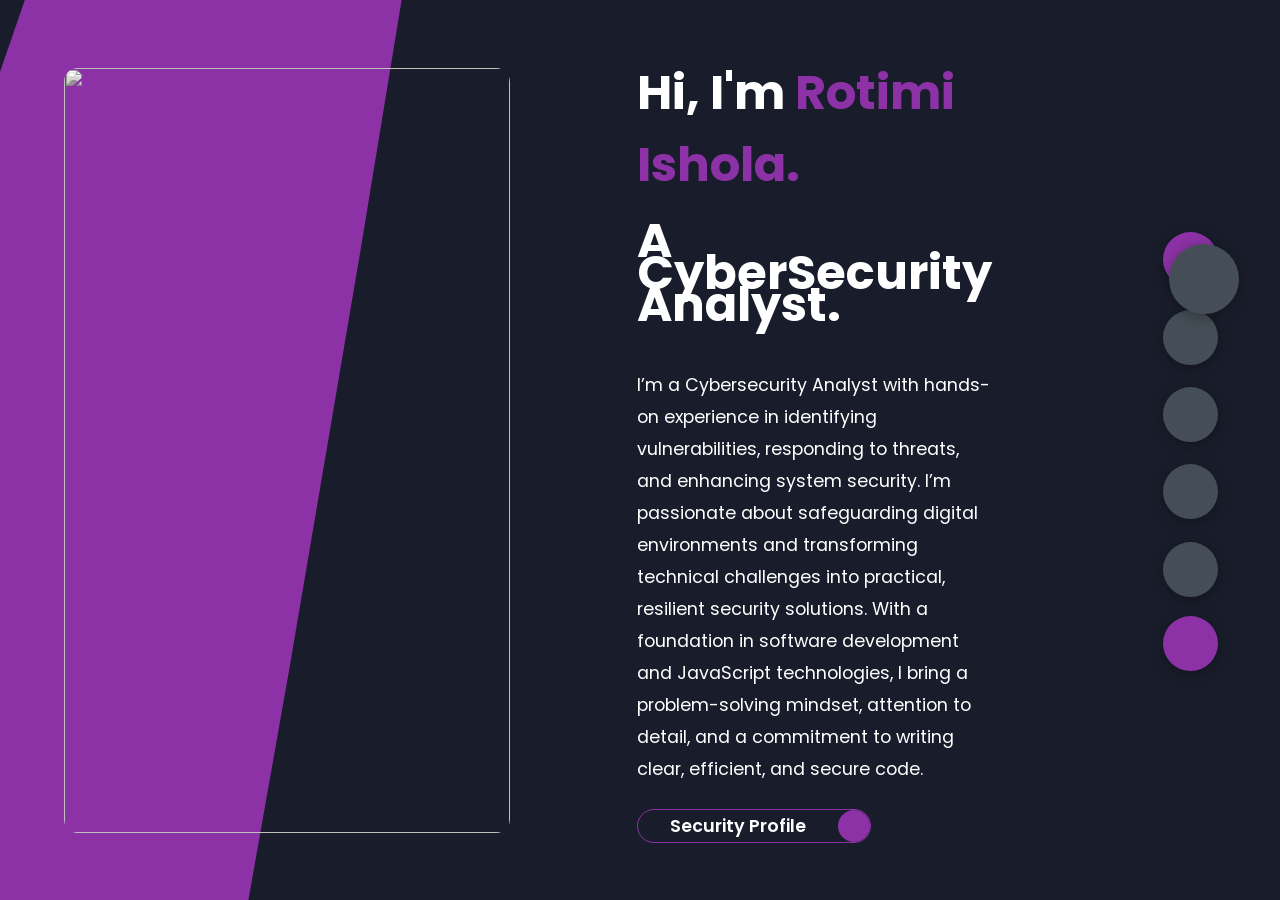
==== index.html @ 54126526 "Update index.html contact editing" ====
<!DOCTYPE html>
<html lang="en">
<head>
  <meta charset="UTF-8">
  <meta http-equiv="X-UA-Compatible" content="IE=edge">
  <meta name="viewport" content="width=device-width, initial-scale=1.0">
  <link rel="stylesheet" href="styles/styles.css">
  <title>Portfolio</title>
  <link rel="preconnect" href="https://fonts.googleapis.com">
  <link rel="preconnect" href="https://fonts.gstatic.com" crossorigin>
  <link href="https://fonts.googleapis.com/css2?family=Poppins:ital,wght@0,400;0,500;0,600;0,700;0,800;1,400&display=swap" rel="stylesheet">
  <!-- <link rel="stylesheet" href="https://cdnjs.cloudflare.com/ajax/libs/font-awesome/5.15.4/css/all.min.css"
    integrity="sha512-1ycn6IcaQQ40/MKBW2W4Rhis/DbILU74C1vSrLJxCq57o941Ym01SwNsOMqvEBFlcgUa6xLiPY/NS5R+E6ztJQ=="
    crossorigin="anonymous" referrerpolicy="no-referrer" /> -->
    <script src="https://kit.fontawesome.com/3d31f8f5a9.js" crossorigin="anonymous"></script>
</head>
<body class="main-content light-mode">
    <header class="section sec1 header active" id="home">
      <div class="header-content">
        <div class="left-header">
          <div class="h-shape"></div>
          <div class="image">
            <img src="./img/profile-image.jpg" alt="">
          </div>
        </div>
        <div class="right-header">
          <h1 class="name">
            Hi, I'm <span>Rotimi Ishola.</span>
            <p>A CyberSecurity Analyst.</p>
          </h1>
          <p>
            I’m a Cybersecurity Analyst with hands-on experience in identifying vulnerabilities, responding to threats, and enhancing system security. 
            I’m passionate about safeguarding digital environments and transforming technical challenges into practical, resilient security solutions. 
            With a foundation in software development and JavaScript technologies, I bring a problem-solving mindset, attention to detail, and a commitment to writing clear, efficient, and secure code.
          </p>
          <div class="btn-con">
            <a href="./security.html" class="main-btn">
                <span class="btn-text">Security Profile</span>
                <span class="btn-icon"><i class="fas fa-shield-alt" aria-hidden="true"></i></span>
              </a>
          </div>
        </div>
      </div>
    </header>
    <main>
      <section class="section sec2 about" id="about">
        <div class="main-title">
          <h2>About <span>me</span><span class="bg-text">my stats</span></h2>
        </div>
        <div class="about-container">
          <div class="left-about">
            <h4>This is my short story...</h4>
            <p>
              My journey into tech has been anything but linear. I started as a fitness trainer and SEO specialist who loved building things and optimizing performance — both in people and in digital spaces.
              During the pandemic in 2020, a conversation with a programmer friend in Tallinn introduced me to JavaScript and the power of automation. That moment sparked my fascination with coding and efficiency.
            </p>
            <p>
              After a few false starts and life changes — including living through the war in Ukraine — I decided to fully commit to what I love: technology.
              I completed the FreeCodeCamp Bootcamp, spent countless nights coding, and grew into a frontend developer skilled in React.js, Next.js, and SQL.
              Working alongside experienced developers taught me not only to write clean, reusable code but also to build resilient, user-focused applications.
            </p>
            <p>
              Today, I’ve taken that same passion for building and protecting systems into cybersecurity. For the past 8 months, 
              I’ve been gaining hands-on experience in SOC operations, threat detection, and incident response, using tools such as Splunk, Wireshark, Metasploit, and Nmap. 
              I’ve also earned the CompTIA Security+ certification to strengthen my understanding of core security principles.
            </p>
            <p>
              I bring a unique blend of technical, analytical, and creative expertise from my background in Frontend Development, SEO, and IT Support
              — including supporting major international events like FISU 2025, UEFA EURO 2024, and EuroBeachVolley 2025. 
              These experiences honed my problem-solving, communication, and collaboration skills in high-pressure, global environments.
            </p>
            <p>
             I have several technical skills and soft skills, such as Cyber Forensics, Network Security, Risk Management, Firewall Configuration, Malware Detection, 
              React.js, Next.js, JavaScript, HTML5, CSS, SQL,Analytical, Problem Solving skills and many more in my arsenal.
            </p>
            <p>
             Let’s connect if you’re looking for a growth-minded cybersecurity analyst or developer who brings both creativity and security awareness to every project.
            </p>
            <div class="btn-con">
              <a href="./files/MyResume.pdf" class="main-btn">
                <span class="btn-text">Download Resume</span>
                <span class="btn-icon"><i class="fas fa-download"></i></span>
              </a>
            </div>
          </div>
          <div class="right-about">
            <div class="about-item">
              <div class="abt-text">
                <p class="large-text">30+</p>
                <p class="small-text">Projects <br /> Completed</p>
              </div>
            </div>
            <div class="about-item">
              <div class="abt-text">
                <p class="large-text">2 Years</p>
                <p class="small-text">Years of <br /> experience</p>
              </div>
            </div>
            <div class="about-item">
              <div class="abt-text">
                <p class="large-text">5+</p>
                <p class="small-text">Happy <br /> Clients</p>
              </div>
            </div>
            <div class="about-item">
              <div class="abt-text">
                <p class="large-text">5+</p>
                <p class="small-text">Customer <br /> reviews</p>
              </div>
            </div>
          </div>
        </div>
        <!-- this can be duplicated base on my level of skills -->
        <div class="about-stats">
          <h4 class="stat-title">My Skills</h4>
          <div class="progress-bars">
            <div class="progress-bar">
              <p class="prog-title">html5</p>
              <div class="progress-con">
                <!-- <p class="prog-text">100%</p> -->
                <div class="progress">
                  <!-- <span class="html"></span> -->
                </div>
              </div>
            </div>
            <div class="progress-bar">
              <p class="prog-title">css3</p>
              <div class="progress-con">
                <!-- <p class="prog-text">85%</p> -->
                <div class="progress">
                  <!-- <span class="css"></span> -->
                </div>
              </div>
            </div>
            <div class="progress-bar">
              <p class="prog-title">javascript</p>
              <div class="progress-con">
                <!-- <p class="prog-text">60%</p> -->
                <div class="progress">
                  <!-- <span class="js"></span> -->
                </div>
              </div>
            </div>
            <div class="progress-bar">
              <p class="prog-title">react js</p>
              <div class="progress-con">
                <!-- <p class="prog-text">40%</p> -->
                <div class="progress">
                  <!-- <span class="react"></span> -->
                </div>
              </div>
            </div>
            <div class="progress-bar">
              <p class="prog-title">node</p>
              <div class="progress-con">
                <!-- <p class="prog-text">20%</p> -->
                <div class="progress">
                  <!-- <span class="node"></span> -->
                </div>
              </div>
            </div>
            <div class="progress-bar">
              <p class="prog-title">angular</p>
              <div class="progress-con">
                <!-- <p class="prog-text">15%</p> -->
                <div class="progress">
                  <!-- <span class="angular"></span> -->
                </div>
              </div>
            </div>
          </div>
        </div>
        <!-- edit the time later -->
        <h4 class="stat-title">My Timeline</h4>
        <div class="timeline">
          <div class="timeline-item">
            <div class="tl-icon">
              <i class="fas fa-briefcase"></i>
            </div>
            <p class="tl-duration">2022 - present</p>
            <h5>Software Developer<span>- Freecodecamp</span></h5>
            <p>
              I spent time working on programs and building significant projects using Javascript algorithm and data structure and modern technologies. Collaborate with a developer team to create semantically structured, responsive web apps for mobile and desktop devices. Currently working on Frontend Libraries projects.
            </p>
          </div>
          <div class="timeline-item">
            <div class="tl-icon">
              <i class="fas fa-briefcase"></i>
            </div>
            <p class="tl-duration">April, 2022 - August, 2022</p>
            <h5>SEO Copywriter<span>- Global Commerce Media</span></h5>
            <p>
              Article staging and preparation, Monitoring of Articles, Data and Software Analysis, Content Creation and Distribution, Keyword Investigation and Cleaning, Data Matching on Google Sheets, Data Projects for SEO
            </p>
          </div>
          <div class="timeline-item">
            <div class="tl-icon">
              <i class="fas fa-briefcase"></i>
            </div>
            <p class="tl-duration">2021 - 2022</p>
            <h5>SEO Specialist<span>- Bon Solution</span></h5>
            <p>
              Using Google Analytics to track a website, Listing competitors and creating guest posting through PR posting,Identifying and crawling links to measure outcomes, and Maintain current market knowledge of financial market trends.
            </p>
          </div>
          <div class="timeline-item">
            <div class="tl-icon">
              <i class="fas fa-briefcase"></i>
            </div>
            <p class="tl-duration">2021 - 2021</p>
            <h5>Freight Broker<span>- Sureway</span></h5>
            <p>
              Creating new leads, attracting new prospects, and building a new sales pipeline, Managing schedule collections and drop-offs in collaboration with shippers, carriers, and dispatchers, and Maintain current market knowledge of transportation market trends.
            </p>
          </div>
          <div class="timeline-item">
            <div class="tl-icon">
              <i class="fas fa-briefcase"></i>
            </div>
            <p class="tl-duration">2020 - 2021</p>
            <h5>SEO Specialistr<span>- Kampusmago</span></h5>
            <p>
              Contributed to the development, definition, and execution of digital marketing initiatives and SEO/SEM goals, including transforming and improving brand awareness and search engine results, as well as increasing overall traffic and conversion rates.
            </p>
          </div>
          <div class="timeline-item">
            <div class="tl-icon">
              <i class="fas fa-briefcase"></i>
            </div>
            <p class="tl-duration">2017 - 2020</p>
            <h5>FrontDesk<span>- Schlossle</span></h5>
            <p>
              Working with Fidelio software to manage the hospitality and booking of the hotels and environmental monitoring.
            </p>
          </div>
        </div>
      </section>
      <section class="section sec3" id="portfolio">
        <div class="main-title">
          <h2>About <span>Portfolio</span><span class="bg-text">My Work</span></h2>
        </div>
        <p class="port-text">
          Here are a few examples of my work in various programming languages.
        </p>
        <div class="portfolios">
          <div class="portfolio-item">
            <div class="image">
              <!-- change this image later -->
              <img src="./img/Tenzies-game.png" alt="Tenzies-game">
            </div>
            <div class="hover-items">
              <h3>Tenzies Game</h3>
              <div class="icons">
                <!-- edit this link later -->
                <a href="https://timiphil.github.io/Tenzies-Game/" target="_blank" class="icon">
                  <i class="fab fa-github"></i>
                </a>
                <a href="#" target="_blank" class="icon">
                  <i class="fab fa-behance"></i>
                </a>
                <a href="#" target="_blank" class="icon">
                  <i class="fab fa-codepen"></i>
                </a>
              </div>
            </div>
          </div>
          <div class="portfolio-item">
            <div class="image">
              <!-- change this image later -->
              <img src="./img/Launch-countdown-timer.png" alt="Launch-countdown-timer">
            </div>
            <div class="hover-items">
              <h3>Launch Countdown Timer</h3>
              <div class="icons">
                <!-- edit this link later -->
                <a href="https://timiphil.github.io/Launch-Countdown-Timer/" target="_blank" class="icon">
                  <i class="fab fa-github"></i>
                </a>
                <a href="#" target="_blank" class="icon">
                  <i class="fab fa-behance"></i>
                </a>
                <a href="#" target="_blank" class="icon">
                  <i class="fab fa-codepen"></i>
                </a>
              </div>
            </div>
          </div>
          <div class="portfolio-item">
            <div class="image">
              <!-- change this image later -->
              <img src="./img/Tic-tac-toe-game.png" alt="Tic-tac-toe-game">
            </div>
            <div class="hover-items">
              <h3>Tic Tac Toe Game</h3>
              <div class="icons">
                <!-- edit this link later -->
                <a href="https://timiphil.github.io/Tic-Tac-Toe-Game/" target="_blank" class="icon">
                  <i class="fab fa-github"></i>
                </a>
                <a href="#" target="_blank" class="icon">
                  <i class="fab fa-behance"></i>
                </a>
                <a href="https://codepen.io/timi_phil/full/bGjBBWp" target="_blank" class="icon">
                  <i class="fab fa-codepen"></i>
                </a>
              </div>
            </div>
          </div>
          <div class="portfolio-item">
            <div class="image">
              <!-- change this image later -->
              <img src="./img/3-Column-preview-card.png" alt="">
            </div>
            <div class="hover-items">
              <h3>Column Preview</h3>
              <div class="icons">
                <!-- edit this link later -->
                <a href="https://timiphil.github.io/Frontend-Mentor-3-column-preview-card-component/" target="_blank" class="icon">
                  <i class="fab fa-github"></i>
                </a>
                <a href="#" target="_blank" class="icon">
                  <i class="fab fa-behance"></i>
                </a>
                <a href="https://codepen.io/timi_phil/full/JjZGymp" target="_blank" class="icon">
                  <i class="fab fa-codepen"></i>
                </a>
              </div>
            </div>
          </div>
          <div class="portfolio-item">
            <div class="image">
              <!-- change this image later -->
              <img src="./img/Order-Summary-Component.png" alt="">
            </div>
            <div class="hover-items">
              <h3>Order Summary</h3>
              <div class="icons">
                <!-- edit this link later -->
                <a href="https://timiphil.github.io/Order-Summary-Component/" target="_blank" class="icon">
                  <i class="fab fa-github"></i>
                </a>
                <a href="#" target="_blank" class="icon">
                  <i class="fab fa-behance"></i>
                </a>
                <a href="#" target="_blank" class="icon">
                  <i class="fab fa-codepen"></i>
                </a>
              </div>
            </div>
          </div>
          <div class="portfolio-item">
            <div class="image">
              <!-- change this image later -->
              <img src="./img/Four-card-feature-section.png" alt="">
            </div>
            <div class="hover-items">
              <h3>Four Card Feature Section</h3>
              <div class="icons">
                <!-- edit this link later -->
                <a href="https://timiphil.github.io/Frontend-Mentor-Four-card-feature-section/" target="_blank" class="icon">
                  <i class="fab fa-github"></i>
                </a>
                <a href="#" target="_blank" class="icon">
                  <i class="fab fa-behance"></i>
                </a>
                <a href="#" target="_blank" class="icon">
                  <i class="fab fa-codepen"></i>
                </a>
              </div>
            </div>
          </div>
          <div class="portfolio-item">
            <div class="image">
              <!-- change this image later -->
              <img src="./img/Product-preview-card.png" alt="">
            </div>
            <div class="hover-items">
              <h3>Product Preview Card</h3>
              <div class="icons">
                <!-- edit this link later -->
                <a href="https://timiphil.github.io/product-preview-card-component/" target="_blank" class="icon">
                  <i class="fab fa-github"></i>
                </a>
                <a href="#" target="_blank" class="icon">
                  <i class="fab fa-behance"></i>
                </a>
                <a href="#" target="_blank" class="icon">
                  <i class="fab fa-codepen"></i>
                </a>
              </div>
            </div>
          </div>
          <div class="portfolio-item">
            <div class="image">
              <!-- change this image later -->
              <img src="./img/Stats-preview-card.png" alt="">
            </div>
            <div class="hover-items">
              <h3>Stats Preview</h3>
              <div class="icons">
                <!-- edit this link later -->
                <a href="https://timiphil.github.io/FrontMentor_stats_preview_card_component/" target="_blank" class="icon">
                  <i class="fab fa-github"></i>
                </a>
                <a href="#" target="_blank" class="icon">
                  <i class="fab fa-behance"></i>
                </a>
                <a href="https://codepen.io/timi_phil/full/KKeVXPN" target="_blank" class="icon">
                  <i class="fab fa-codepen"></i>
                </a>
              </div>
            </div>
          </div>
          <div class="portfolio-item">
            <div class="image">
              <!-- change this image later -->
              <img src="./img/Product-Landing-Page.jpeg" alt="">
            </div>
            <div class="hover-items">
              <h3>Product Landing Page</h3>
              <div class="icons">
                <!-- edit this link later -->
                <a href="https://timiphil.github.io/Product-Landing-Page/" target="_blank" class="icon">
                  <i class="fab fa-github"></i>
                </a>
                <a href="#" target="_blank" class="icon">
                  <i class="fab fa-behance"></i>
                </a>
                <a href="https://codepen.io/timi_phil/full/RwJrZry" target="_blank" class="icon">
                  <i class="fab fa-codepen"></i>
                </a>
              </div>
            </div>
          </div>
          <div class="portfolio-item">
            <div class="image">
              
              <img src="./img/Tribute-page.png" alt="Tribute-page">
            </div>
            <div class="hover-items">
              <h3>Tribute Page</h3>
              <div class="icons">
                
                <a href="https://timiphil.github.io/Tribute-Page/" target="_blank" class="icon">
                  <i class="fab fa-github"></i>
                </a>
                <a href="#" target="_blank" class="icon">
                  <i class="fab fa-behance"></i>
                </a>
                <a href="https://codepen.io/timi_phil/full/wvXzXpb" target="_blank" class="icon">
                  <i class="fab fa-codepen"></i>
                </a>
              </div>
            </div>
          </div>
          <div class="portfolio-item">
            <div class="image">
              <img src="./img/Timiphil_Avartar_gen.png" alt="">
            </div>
            <div class="hover-items">
              <h3>Timiphil Avatar Generator</h3>
              <div class="icons">
                <!-- edit this link later -->
                <a href="https://ai-avatar-starter-production-2265.up.railway.app/" target="_blank" class="icon">
                  <i class="fab fa-github"></i>
                </a>
                <a href="#" target="_blank" class="icon">
                  <i class="fab fa-behance"></i>
                </a>
                <a href="#" target="_blank" class="icon">
                  <i class="fab fa-codepen"></i>
                </a>
              </div>
            </div>
          </div>
          <div class="portfolio-item">
            <div class="image">
              <!-- change this image later -->
              <img src="./img/quizzical-app.png" alt="">
            </div>
            <div class="hover-items">
              <h3>Quizzical App</h3>
              <div class="icons">
                <!-- edit this link later -->
                <a href="https://quizzical-literacy.netlify.app/" target="_blank" class="icon">
                  <i class="fab fa-github"></i>
                </a>
                <a href="https://quizzical-literacy.netlify.app/" target="_blank" class="icon">
                  <i class="fab fa-behance"></i>
                </a>
                <a href="https://quizzical-literacy.netlify.app/" target="_blank" class="icon">
                  <i class="fab fa-codepen"></i>
                </a>
              </div>
            </div>
          </div>
        </div>
      </section>
      <section class="section sec4" id="blogs">
        <div class="blogs-content">
          <div class="main-title">
            <h2>My <span>Blogs</span><span class="bg-text">My Blogs</span></h2>
          </div>
          <div class="blogs">
            <div class="blog">
              <!-- find a good image for this blogs -->
              <img src="./img/webpage-blogs" alt="">
              <div class="blog-text">
                <h4>
                  how to create your website
                </h4>
                <p>
                  Coming soon
                </p>
              </div>
            </div>
            <div class="blog">
              <!-- find a good image for this blogs -->
              <img src="./img/webpage-blogs" alt="">
              <div class="blog-text">
                <h4>
                  Prompt Engineering
                </h4>
                <p>
                 Coming soon
                </p>
              </div>
            </div>
            <div class="blog">
              <!-- find a good image for this blogs -->
              <img src="./img/webpage-blogs" alt="">
              <div class="blog-text">
                <h4>
                  Hooks that allow you to Monitor State in React
                </h4>
                <p>
                  coming soon
                </p>
              </div>
            </div>
            <div class="blog">
              <!-- find a good image for this blogs -->
              <img src="./img/webpage-blogs" alt="">
              <div class="blog-text">
                <h4>
                  Minimax Algorithm mechanism
                </h4>
                <p>
                  Coming soon
                </p>
              </div>
            </div>
            <div class="blog">
              <!-- find a good image for this blogs -->
              <img src="./img/webpage-blogs" alt="">
              <div class="blog-text">
                <h4>
                  how to find reliable information online
                </h4>
                <p>
                  Lorem ipsum dolor sit amet consectetur adipisicing elit. Voluptatem nisi maiores eius laudantium dolor
                  exercitationem fugiat nostrum quasi eum iure.
                </p>
              </div>
            </div>
            <div class="blog">
              <!-- find a good image for this blogs -->
              <img src="./img/webpage-blogs" alt="">
              <div class="blog-text">
                <h4>
                  Building an AI Avatar Generator
                </h4>
                <p>
                  Coming soon.
                </p>
              </div>
            </div>
            <div class="blog">
              <!-- find a good image for this blogs -->
              <img src="./img/webpage-blogs" alt="">
              <div class="blog-text">
                <h4>
                  Best practice in React
                </h4>
                <p>
                  coming soon
                </p>
              </div>
            </div>
            <div class="blog">
              <!-- find a good image for this blogs -->
              <img src="./img/webpage-blogs" alt="">
              <div class="blog-text">
                <h4>
                  Primitive in Javascript
                </h4>
                <p>
                  Coming soon
                </p>
              </div>
            </div>
            <div class="blog">
              <!-- find a good image for this blogs -->
              <img src="./img/webpage-blogs" alt="">
              <div class="blog-text">
                <h4>
                  Text embedding
                </h4>
                <p>
                 Coming soon.
                </p>
              </div>
            </div>
            <div class="blog">
              <!-- find a good image for this blogs -->
              <img src="./img/webpage-blogs" alt="">
              <div class="blog-text">
                <h4>
                  Memory Leak
                </h4>
                <p>
                  Lorem ipsum dolor sit amet consectetur adipisicing elit. Voluptatem nisi maiores eius laudantium dolor
                  exercitationem fugiat nostrum quasi eum iure.
                </p>
              </div>
            </div>
            <div class="blog">
              <!-- find a good image for this blogs -->
              <img src="./img/webpage-blogs" alt="">
              <div class="blog-text">
                <h4>
                  how to launch your vscode from terminal
                </h4>
                <p>
                  Coming soon
                </p>
              </div>
            </div>
          </div>
        </div>
      </section>
      <section class="section sec5 contact" id="contact">
        <div class="contact-container">
          <div class="main-title">
            <h2>Contact <span>Me</span><span class="bg-text">My Contact</span></h2>
          </div>
          <div class="contact-content-con">
            <div class="left-contact">
              <h4>Contact me here</h4>
              <p>
               To get in touch, please drop me an email 
              </p>
              <div class="contact-info">
                <div class="contact-item">
                  <div class="icon">
                    <i class="fas fa-map-marker-alt"></i>
                    Location
                  </div>
                  <p>
                    NRW, Germany
                  </p>
                </div>
                <div class="contact-item">
                  <div class="icon">
                    <i class="fas fa-envelope"></i>
                    <span>Email</span>
                  </div>
                  <p>
                    <a id="email" href="">
                    <span>Click here</span>
                    </a>
                  </p>
                </div>
                <div class="contact-item">
                  <div class="icon">
                    <i class="fas fa-phone"></i>
                    <span>Mobile Number</span>
                  </div>
                  <p>
                    <span>+41655647749947</span>
                  </p>
                </div>
                <div class="contact-item">
                  <div class="icon">
                    <i class="fas fa-globe-africa"></i>
                    <span>Language</span>
                  </div>
                  <p class="language">
                    <span>English, Yoruba, Deutsch A2</span>
                  </p>
                </div>
              </div>
              <div class="contact-icons">
                <div class="contact-icon">
                  <a href="https://www.linkedin.com/in/rotimi-ishola/" target="_blank">
                    <i class="fab fa-linkedin-in"></i>
                  </a>
                  <a href="https://twitter.com/Timi_phil" target="_blank">
                    <i class="fab fa-twitter"></i>
                  </a>
                  <a href="https://github.com/Timiphil" target="_blank">
                    <i class="fab fa-github"></i>
                  </a>
                  <a href="https://www.youtube.com/@Rotimi48/featured" target="_blank">
                    <i class="fab fa-youtube"></i>
                  </a>
                </div>
              </div>
            </div>
            <div class="right-contact">
              <form action="" class="contact-form">
                <div class="input-control inp-con-2">
                  <input type="text" required placeholder="YOUR NAME">
                  <input class="inp" type="email" required placeholder="YOUR EMAIL">
                </div>
                <div class="input-control">
                  <input type="text" required placeholder="ENTER SUBJECT">
                </div>
                <div class="input-control">
                  <textarea name="" id="" cols="15" rows="8" placeholder="Message Here..."></textarea>
                </div>
                <div class="submit-btn">
    
                  <a href="#" class="main-btn">
                    <span onclick="alert('submit!')" class="btn-text">Submit</span>
                    <span onclick="alert('submit!')" class="btn-icon"><i class="fas fa-chevron-right"></i></span>
                  </a>
    
                </div>
              </form>
            </div>
          </div>
        </div>
      </section>
    </main>

    <div class="controls">
      <div class="control control-1 active-btn" data-id="home">
       <i class="fa-solid fa-house"></i>
      </div>
      <div class="control control-2" data-id="about">
        <i class="fa-solid fa-user"></i>
      </div>
      <div class="control control-3" data-id="portfolio">
        <i class="fa-solid fa-briefcase"></i>
      </div>
      <div class="control control-4" data-id="blogs">
        <i class="fa-solid fa-newspaper"></i>
      </div>
      <div class="control control-5" data-id="contact">
        <i class="fa-solid fa-envelope-open" aria-hidden="true"></i>
      </div>
      <a class="control-link" href="./security.html" title="Security Profile" aria-label="Security Profile"
         style="width:55px;height:55px;border-radius:50%;background:#8d32a6;color:#fff;
         display:flex;align-items:center;justify-content:center;margin:8px 24px;cursor:pointer;
         box-shadow:0 3px 15px rgba(0,0,0,.3);transition:.4s ease-in-out;text-decoration:none;">
        <i class="fa-solid fa-shield-halved" aria-hidden="true"></i>
      </a>

    <div class="theme-btn">
      <i class="fas fa-adjust"></i>
    </div>


    <script src="app.js"></script>
</body>
</html>
---- styles/styles.css ----
* {
  margin: 0;
  padding: 0;
  box-sizing: border-box;
  list-style: none;
}

:root {
  --color-primary: #FFFFFF;
  --color-secondary: #27acae;
  --color-white: #454e56;
  --color-black: #000;
  --color-grey: #f8f8f8;
  --color-grey-1: #6c7983;
  --color-grey-2: #6c7983;
  --color-grey-3: #6c7983;
  --color-grey-4: #454e56;
  --color-grey-5: #f8f8f8;
  --color-grey-6: #12181b;
  --br-sm-2: 14px;
  --ease-in-out: all 0.4s ease-in-out;
  --box-shadow-1: 0 3px 15px rgba(0, 0, 0, 0.3);
}

.light-mode {
  --color-primary: #191d2b;
  --color-secondary: #8d32a6;
  --color-white: #FFFFFF;
  --color-black: #000;
  --color-grey: #f8f8f8;
  --color-grey-1: #dbe1e8;
  --color-grey-2: #b2becd;
  --color-grey-3: #6c7983;
  --color-grey-4: #454e56;
  --color-grey-5: #2a2e35;
  --color-grey-6: #12181b;
}

body {
  background-color: var(--color-primary);
  font-family: "Poppins", sans-serif;
  font-size: 1.1rem;
  color: var(--color-white);
  transition: var(--ease-in-out);
}

a {
  display: inline-block;
  text-decoration: none;
  color: inherit;
  font-family: inherit;
}

header {
  min-height: 100vh;
  color: var(--color-white);
  overflow: hidden;
  font-family: "Poppins", sans-serif;
}

section {
  min-height: 100vh;
  width: 100%;
  position: absolute;
  left: 0;
  right: 0;
  padding: 3rem 18rem;
}

.section {
  transform: translateY(-100%) scale(0);
  transition: var(--ease-in-out);
  background-color: var(--color-primary);
}

.sec1 {
  display: none;
  transform: translateY(0) scale(1);
}

.sec2 {
  display: none;
  transform: translateY(0) scale(1);
}

.sec3 {
  display: none;
  transform: translateY(0) scale(1);
}

.sec4 {
  display: none;
  transform: translateY(0) scale(1);
}

.sec5 {
  display: none;
  transform: translateY(0) scale(1);
}

.active {
  display: block;
  -webkit-animation: scaleAnim 1s ease-in-out;
          animation: scaleAnim 1s ease-in-out;
}
@-webkit-keyframes scaleAnim {
  0% {
    transform: translateY(-100%) scaleY(0);
  }
  100% {
    transform: translateY(0) scaleY(1);
  }
}
@keyframes scaleAnim {
  0% {
    transform: translateY(-100%) scaleY(0);
  }
  100% {
    transform: translateY(0) scaleY(1);
  }
}

.controls {
  position: fixed;
  z-index: 10;
  top: 50%;
  right: 3%;
  display: flex;
  flex-direction: column;
  align-items: center;
  justify-content: center;
  transform: translateY(-50%);
}
.controls .active-btn {
  background-color: var(--color-secondary) !important;
  transition: var(--ease-in-out);
}
.controls .active-btn i {
  color: var(--color-white) !important;
}
.controls .control {
  width: 55px;
  height: 55px;
  padding: 1rem;
  cursor: pointer;
  background-color: var(--color-grey-4);
  border-radius: 50%;
  align-items: center;
  justify-content: center;
  margin: 0.7rem 0;
  box-shadow: var(--box-shadow-1);
}
.controls .control i {
  font-size: 1.3rem;
  color: var(--color-grey-2);
  pointer-events: none;
}

/* styling the theme */
.theme-btn {
  display: flex;
  align-items: center;
  justify-content: center;
  position: fixed;
  cursor: pointer;
  background-color: var(--color-grey-4);
  top: 5%;
  right: 3%;
  width: 70px;
  height: 70px;
  border-radius: 50%;
  box-shadow: 0 3px 15px rgba(0, 0, 0, 0.3);
  transition: all 0.1s ease-in-out;
}
.theme-btn:active {
  transform: translateY(-4px);
}
.theme-btn i {
  font-size: 1.4rem;
  color: var(--color-grey-2);
  pointer-events: none;
}

/* styling header-content */
.header-content {
  display: grid;
  grid-template-columns: repeat(2, 1fr);
  min-height: 100vh;
}
.header-content .left-header {
  display: flex;
  align-items: center;
  position: relative;
}
.header-content .left-header .h-shape {
  transition: var(--ease-in-out);
  width: 65%;
  height: 100%;
  background-color: var(--color-secondary);
  position: absolute;
  left: 0;
  top: 0;
  z-index: -1;
  -webkit-clip-path: polygon(6% 0, 97% 0, 87% 28%, 70% 74%, 60% 100%, 0 100%, 0% 80%, 0 8%);
          clip-path: polygon(6% 0, 97% 0, 87% 28%, 70% 74%, 60% 100%, 0 100%, 0% 80%, 0 8%);
}
.header-content .left-header .image {
  width: 70%;
  height: 85%;
  margin: 4rem;
  transition: var(--ease-in-out);
}
.header-content .left-header .image img {
  width: 100%;
  height: 100%;
  -o-object-fit: cover;
     object-fit: cover;
  transition: var(--ease-in-out);
  filter: grayscale(100%);
  border-radius: var(--br-sm-2);
}
.header-content .left-header .image img:hover {
  filter: grayscale(0);
}
.header-content .right-header {
  display: flex;
  flex-direction: column;
  justify-content: center;
  padding-right: 18rem;
}
.header-content .right-header .name {
  font-size: 3rem;
}
.header-content .right-header .name span {
  color: var(--color-secondary);
}
.header-content .right-header p {
  margin: 1.5rem 0;
  line-height: 2rem;
}

/* Styling About */
.about-container {
  display: grid;
  grid-template-columns: repeat(2, 1fr);
  padding-top: 3.5rem;
  padding-bottom: 5rem;
}
.about-container .right-about {
  display: grid;
  grid-template-columns: repeat(2, 1fr);
  grid-gap: 2rem;
}
.about-container .right-about .about-item {
  border: 1px solid var(--color-grey-5);
  border-radius: 5px;
  transition: var(--ease-in-out);
  box-shadow: 1px 2px 15px rgba(0, 0, 0, 0.1);
}
.about-container .right-about .about-item:hover {
  cursor: default;
  transform: translateY(-5px);
  border: 1px solid var(--color-secondary);
  box-shadow: 1px 4px 15px rgba(0, 0, 0, 0.33);
}
.about-container .right-about .about-item .abt-text {
  display: flex;
  flex-direction: column;
  padding: 1.5rem;
}
.about-container .right-about .about-item .abt-text .large-text {
  font-size: 3rem;
  font-weight: 700;
  color: var(--color-secondary);
}
.about-container .right-about .about-item .abt-text .small-text {
  position: relative;
  padding-left: 3rem;
  text-transform: uppercase;
  color: var(--color-grey-1);
  font-size: 1.2rem;
  letter-spacing: 2px;
}
.about-container .right-about .about-item .abt-text .small-text::before {
  content: "";
  position: absolute;
  top: 15px;
  left: 0;
  width: 2rem;
  height: 2px;
  background-color: var(--color-grey-5);
}
.about-container .left-about {
  padding-right: 5rem;
}
.about-container .left-about p {
  line-height: 2rem;
  padding: 1rem;
  color: var(--color-grey-1);
}
.about-container .left-about h4 {
  font-size: 2rem;
  text-transform: uppercase;
}

.about-stats {
  padding-bottom: 4rem;
}
.about-stats .progress-bars {
  display: grid;
  grid-template-columns: repeat(2, 1fr);
  grid-gap: 2rem;
}
.about-stats .progress-bars .progress-bar {
  display: flex;
  flex-direction: column;
}
.about-stats .progress-bars .progress-bar .prog-title {
  text-transform: uppercase;
  font-weight: 500;
}
.about-stats .progress-bars .progress-bar .progress-con {
  display: flex;
  align-items: center;
}
.about-stats .progress-bars .progress-bar .progress-con .prog-text {
  color: var(--color-grey-2);
}
.about-stats .progress-bars .progress-bar .progress-con .progress {
  width: 100%;
  height: 0.45rem;
  position: relative;
  background-color: var(--color-grey-4);
  margin-left: 1rem;
}
.about-stats .progress-bars .progress-bar .progress-con .progress span {
  position: absolute;
  top: 0;
  left: 0;
  width: 60%;
  height: 100%;
  background-color: var(--color-secondary);
  transition: var(--ease-in-out);
}
.about-stats .progress-bars .progress-bar .progress-con .progress .html {
  width: 80%;
}
.about-stats .progress-bars .progress-bar .progress-con .progress .css {
  width: 85%;
}
.about-stats .progress-bars .progress-bar .progress-con .progress .js {
  width: 50%;
}
.about-stats .progress-bars .progress-bar .progress-con .progress .react {
  width: 20%;
}
.about-stats .progress-bars .progress-bar .progress-con .progress .node {
  width: 25%;
}
.about-stats .progress-bars .progress-bar .progress-con .progress .angular {
  width: 15%;
}

.stat-title {
  text-transform: uppercase;
  font-size: 1.4rem;
  text-align: center;
  padding: 3.5rem 0;
  position: relative;
}
.stat-title::before {
  content: "";
  position: absolute;
  width: 40%;
  height: 1px;
  top: 0;
  left: 50%;
  background-color: var(--color-grey-5);
  transform: translateX(-50%);
}

/* Styling Timeline */
.timeline {
  display: grid;
  grid-template-columns: repeat(2, 1fr);
  grid-gap: 2rem;
  padding-bottom: 3rem;
}
.timeline .timeline-item {
  position: relative;
  padding-left: 3rem;
  border-left: 1px solid var(--color-grey-5);
}
.timeline .timeline-item .tl-icon {
  position: absolute;
  left: -30px;
  top: 0;
  background-color: var(--color-secondary);
  width: 50px;
  height: 50px;
  border-radius: 50%;
  justify-content: center;
  align-items: center;
  display: flex;
}
.timeline .timeline-item .tl-icon i {
  font-size: 1.3rem;
}
.timeline .timeline-item .tl-duration {
  display: inline-block;
  padding: 0.2rem 0.6rem;
  background-color: var(--color-grey-5);
  border-radius: 15px;
  font-size: 0.9rem;
  text-transform: uppercase;
  font-weight: 500;
}
.timeline .timeline-item h5 {
  font-size: 1.3rem;
  font-size: 600;
  padding: 1rem 0;
  text-transform: uppercase;
}
.timeline .timeline-item h5 span {
  font-size: 1.2rem;
  font-weight: 500;
  color: var(--color-grey-2);
}
.timeline .timeline-item p {
  color: var(--color-grey-2);
}

/* styling my Portfolio */
.port-text {
  text-align: center;
  padding: 2rem 0;
}

.portfolios {
  display: grid;
  grid-template-columns: repeat(3, 1fr);
  grid-gap: 2rem;
  margin-top: 3rem;
}
.portfolios .portfolio-item {
  position: relative;
}
.portfolios .portfolio-item img {
  width: 100%;
  height: 300px;
  border-radius: 15px;
  -o-object-fit: cover;
     object-fit: cover;
}
.portfolios .portfolio-item .hover-items {
  display: flex;
  flex-direction: column;
  align-items: center;
  justify-content: center;
  width: 100%;
  height: 100%;
  background-color: var(--color-secondary);
  position: absolute;
  top: 0;
  left: 0;
  border-radius: 15px;
  opacity: 0;
  transform: scale(0);
  transition: var(--ease-in-out);
}
.portfolios .portfolio-item .hover-items h3 {
  font-size: 1.5rem;
  margin-bottom: 1.5rem;
  color: var(--color-white);
}
.portfolios .portfolio-item .hover-items .icons {
  display: flex;
  align-items: center;
  justify-content: center;
}
.portfolios .portfolio-item .hover-items .icons .icon {
  display: flex;
  align-items: center;
  justify-content: center;
  margin: 0 1rem;
  width: 50px;
  height: 50px;
  border-radius: 50%;
  background-color: var(--color-primary);
  cursor: pointer;
  transition: var(--ease-in-out);
}
.portfolios .portfolio-item .hover-items .icons .icon i {
  font-size: 1.5rem;
  margin: 0 1rem;
  color: var(--color-white);
}
.portfolios .portfolio-item .hover-items .icons .icon:hover {
  background-color: var(--color-white);
}
.portfolios .portfolio-item .hover-items .icons .icon:hover i {
  color: var(--color-primary);
}

.portfolio-item:hover .hover-items {
  opacity: 1;
  transform: scale(1);
}

/* styling blog section */
.blogs {
  display: grid;
  grid-template-columns: repeat(3, 1fr);
  grid-gap: 2rem;
  margin-top: 3rem;
}
.blogs .blog {
  position: relative;
  border-radius: 5px;
  box-shadow: 1px 1px 21px rgba(0, 0, 0, 0.1);
  transition: var(--ease-in-out);
  background-color: var(--color-grey-5);
}
.blogs .blog:hover {
  box-shadow: 1px 1px 21px rgba(0, 0, 0, 0.3);
  transform: translateY(-5px);
  transition: var(--ease-in-out);
}
.blogs .blog:hover img {
  filter: grayscale(0);
  transform: scale(1.1);
  box-shadow: 0px 4px 21px rgba(0, 0, 0, 0.8);
}
.blogs .blog img {
  width: 100%;
  height: 300px;
  -o-object-fit: cover;
     object-fit: cover;
  border-top-left-radius: 5px;
  border-top-right-radius: 5px;
  filter: grayscale(100%);
  transition: var(--ease-in-out);
}
.blogs .blog .blog-text {
  margin-top: -8px;
  padding: 1.2rem;
  border-top: 9px solid var(--color-secondary);
}
.blogs .blog .blog-text h4 {
  font-size: 1.5rem;
  margin-bottom: 0.8rem;
  transition: var(--ease-in-out);
  cursor: pointer;
}
.blogs .blog .blog-text h4:hover {
  color: var(--color-secondary);
}
.blogs .blog .blog-text p {
  color: var(--color-grey-2);
  line-height: 2rem;
  padding-bottom: 1rem;
}

/* styling contact section */
.contact-content-con {
  display: flex;
  padding-top: 3.5rem;
}
.contact-content-con .left-contact {
  flex: 2;
}
.contact-content-con .left-contact h4 {
  font-size: 2rem;
  margin-top: 1rem;
  text-transform: uppercase;
}
.contact-content-con .left-contact p {
  margin: 1rem 0;
  line-height: 2rem;
}
.contact-content-con .left-contact .contact-info .contact-item {
  display: flex;
  align-items: center;
  justify-content: space-between;
}
.contact-content-con .left-contact .contact-info .contact-item .icon {
  display: grid;
  grid-template-columns: 40px 1fr;
}
.contact-content-con .left-contact .contact-info .contact-item .icon i {
  display: flex;
  align-items: center;
  font-size: 1.3rem;
}
.contact-content-con .left-contact .contact-info .contact-item #email {
  color: var(--color-secondary);
}
.contact-content-con .left-contact .contact-icon {
  display: flex;
  margin-top: 2rem;
}
.contact-content-con .left-contact .contact-icon a {
  display: flex;
  align-items: center;
  justify-content: center;
  background-color: var(--color-grey-5);
  color: var(--color-white);
  cursor: pointer;
  width: 50px;
  height: 50px;
  border-radius: 50%;
  margin: 0 0.4rem;
  transition: var(--ease-in-out);
}
.contact-content-con .left-contact .contact-icon a:hover {
  background-color: var(--color-secondary);
}
.contact-content-con .left-contact .contact-icon a:hover i {
  color: var(--color-primary);
}
.contact-content-con .left-contact .contact-icon a i {
  display: flex;
  align-items: center;
  justify-content: center;
  font-size: 1.5rem;
}
.contact-content-con .right-contact {
  flex: 3;
  margin-left: 3rem;
}
.contact-content-con .right-contact .input-control {
  margin: 1.5rem 0;
}
.contact-content-con .right-contact .input-control input, .contact-content-con .right-contact .input-control textarea {
  font-size: inherit;
  font-weight: inherit;
  font-family: inherit;
  border-radius: 30px;
  padding: 0.8rem 1.2rem;
  border: none;
  outline: none;
  width: 100%;
  background-color: var(--color-grey-5);
  color: var(--color-white);
  resize: none;
}
.contact-content-con .right-contact .inp-con-2 {
  display: flex;
}
.contact-content-con .right-contact .inp-con-2 :last-of-type {
  margin-left: 2rem;
}
.contact-content-con .right-contact .submit-btn {
  display: flex;
  justify-content: flex-start;
}

/* independent btn components */
.btn-con {
  display: flex;
  align-self: flex-start;
}

.main-btn {
  display: flex;
  align-items: center;
  align-self: flex-start;
  border-radius: 30px;
  border: 1px solid var(--color-secondary);
  color: inherit;
  font-weight: 600;
  position: relative;
  overflow: hidden;
}
.main-btn .btn-text {
  padding: 0 2rem;
}
.main-btn .btn-icon {
  background-color: var(--color-secondary);
  display: flex;
  align-items: center;
  justify-content: center;
  border-radius: 50%;
  padding: 1rem;
}
.main-btn::before {
  content: "";
  position: absolute;
  top: 0;
  right: 0;
  transform: translateX(100%);
  transition: all 4s ease-out;
  z-index: -1;
}
.main-btn:hover::before {
  width: 100%;
  height: 100%;
  background-color: var(--color-secondary);
  transform: translateX(0);
  transition: all 4s ease-out;
}

.main-title {
  text-align: center;
}
.main-title h2 {
  position: relative;
  text-transform: uppercase;
  font-size: 4rem;
  font-weight: 700;
}
.main-title h2 span {
  color: var(--color-secondary);
}
.main-title h2 .bg-text {
  position: absolute;
  top: 50%;
  left: 50%;
  color: var(--color-grey-5);
  transition: var(--ease-in-out);
  z-index: -1;
  transform: translate(-50%, -50%);
  font-size: 6.3rem;
  font-weight: 800;
}

@media screen and (max-width: 600px) {
  .about-container {
    grid-template-columns: 1fr;
  }
  .about-container .right-about {
    grid-template-columns: 1fr;
    padding-top: 2.5rem;
  }
  .about-container .left-about {
    padding-right: 0;
  }
  .about-container .left-about p {
    padding-left: 0;
  }
  .timeline {
    grid-template-columns: 1fr;
    padding-bottom: 6rem;
  }
  .portfolios {
    grid-template-columns: 1fr;
    padding-bottom: 6rem;
  }
  .blogs {
    grid-template-columns: 1fr;
    padding-bottom: 6rem;
  }
  .contact-content-con {
    flex-direction: column;
  }
  .contact-content-con .right-contact {
    margin-left: 0;
    margin-top: 2.5rem;
  }
  .contact-content-con .right-contact .inp-con-2 {
    flex-direction: column;
  }
  .contact-content-con .right-contact .inp-con-2 :last-of-type {
    margin-top: 1.5rem;
    margin-left: 0;
  }
  .section {
    padding: 2rem 2.5rem !important;
  }
  .main-title h2 {
    font-size: 2rem;
  }
  .main-title h2 span {
    font-size: 2.5rem;
  }
  .main-title h2 .bg-text {
    font-size: 3.3rem;
  }
}
@media screen and (max-width: 700px) {
  .section {
    padding: 7rem 3rem;
  }
  .about-stats .progress-bars {
    grid-template-columns: 1fr;
  }
  .main-title h2 {
    font-size: 3rem;
  }
}
@media screen and (max-width: 950px) {
  header {
    padding: 0;
  }
  header .right-header {
    padding: 0 !important;
  }
  .header-content {
    grid-template-columns: 1fr;
    padding-bottom: 4rem;
  }
  .left-header .h-shape {
    display: none;
  }
  .right-header {
    grid-row: 1;
    width: 90%;
    margin: 0 auto;
  }
  .right-header .name {
    font-size: 2.5rem !important;
  }
  .header-content .left-header .image {
    margin: 0 auto;
    width: 90%;
  }
  .theme-btn {
    width: 50px;
    height: 50px;
  }
  .section {
    padding: 7rem 6rem;
  }
  .controls {
    top: auto;
    bottom: 0;
    flex-direction: row;
    justify-content: center;
    left: 50%;
    transform: translateX(-50%);
    width: 100%;
    background-color: var(--color-grey-5);
  }
  .controls .control {
    margin: 0.5rem 1.5rem;
  }
}
@media screen and (max-width: 1070px) {
  .main-title h2 {
    font-size: 4rem !important;
  }
  .main-title span {
    font-size: 4rem !important;
  }
  .main-title .bg-text {
    font-size: 4.5rem !important;
  }
  .about-container {
    grid-template-columns: 1fr;
  }
  .about-container .right-about {
    padding-top: 2.5rem;
  }
  .portfolios {
    grid-template-columns: 1fr 1fr;
  }
  .blogs {
    grid-template-columns: 1fr 1fr;
  }
}
@media screen and (max-width: 1432px) {
  .header {
    padding: 0 !important;
  }
  .section {
    padding: 7rem 11rem;
  }
  .contact-content-con {
    flex-direction: column;
  }
  .contact-content-con .right-contact {
    margin-left: 0;
    margin-top: 2.5rem;
  }
  .contact-content-con .right-contact .inp-con-2 {
    flex-direction: column;
  }
  .contact-content-con .right-contact .inp-con-2 :last-of-type {
    margin-top: 1.5rem;
    margin-left: 0;
  }
}/*# sourceMappingURL=styles.css.map */
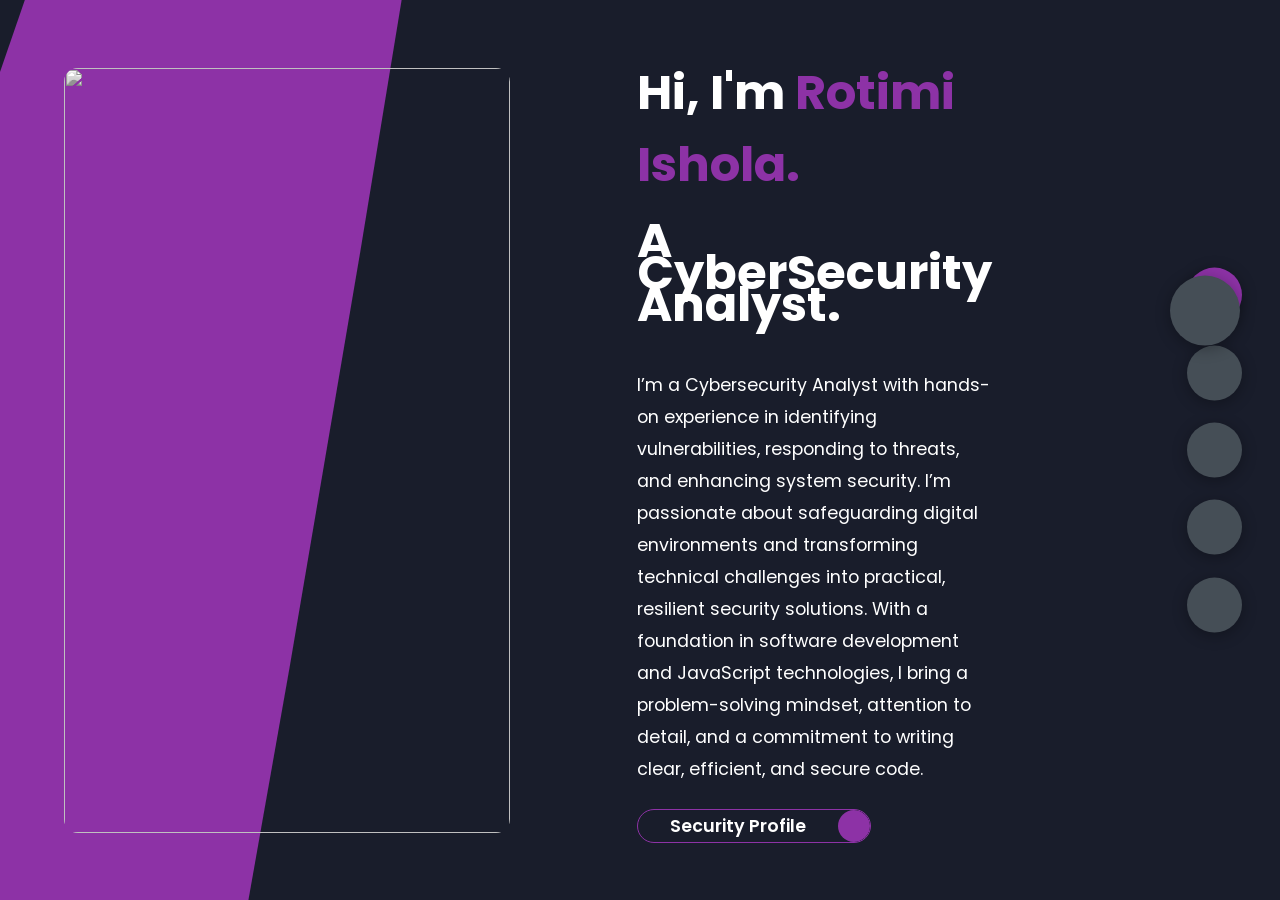
==== commit 7aed9e86: "Update index.html changes in ,controls" ====
--- a/index.html
+++ b/index.html
@@ -750,11 +750,8 @@
       <div class="control control-5" data-id="contact">
         <i class="fa-solid fa-envelope-open" aria-hidden="true"></i>
       </div>
-      <a class="control-link" href="./security.html" title="Security Profile" aria-label="Security Profile"
-         style="width:55px;height:55px;border-radius:50%;background:#8d32a6;color:#fff;
-         display:flex;align-items:center;justify-content:center;margin:8px 24px;cursor:pointer;
-         box-shadow:0 3px 15px rgba(0,0,0,.3);transition:.4s ease-in-out;text-decoration:none;">
-        <i class="fa-solid fa-shield-halved" aria-hidden="true"></i>
+      <a class="security-link" href="./security.html" title="Security Profile" aria-label="Security Profile">
+       <i class="fa-solid fa-shield-halved" aria-hidden="true"></i>
       </a>
 
     <div class="theme-btn">
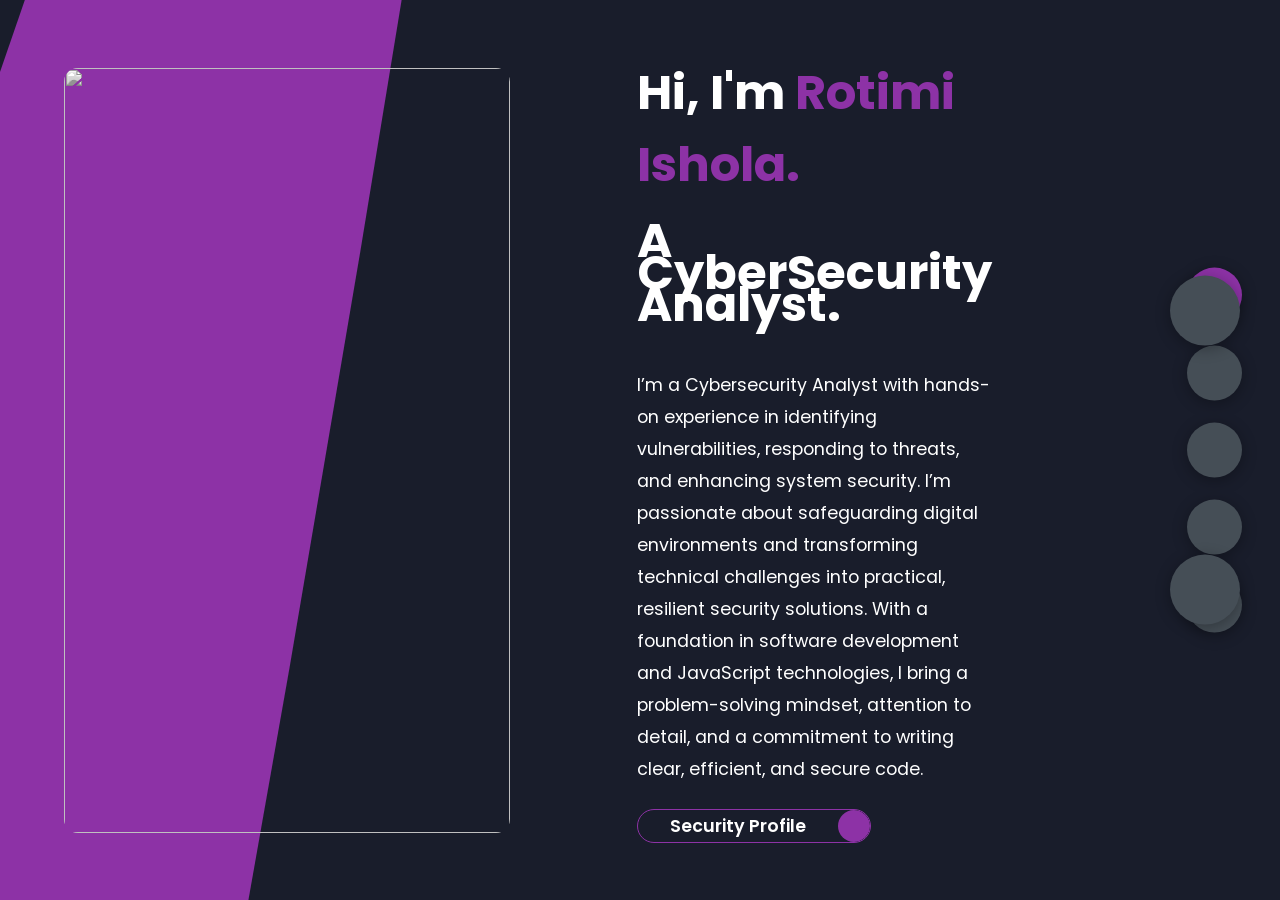
==== commit dceb94d8: "Update index.html security style" ====
--- a/index.html
+++ b/index.html
@@ -750,9 +750,6 @@
       <div class="control control-5" data-id="contact">
         <i class="fa-solid fa-envelope-open" aria-hidden="true"></i>
       </div>
-      <a class="security-link" href="./security.html" title="Security Profile" aria-label="Security Profile">
-       <i class="fa-solid fa-shield-halved" aria-hidden="true"></i>
-      </a>
 
     <div class="theme-btn">
       <i class="fas fa-adjust"></i>
@@ -760,5 +757,24 @@
 
 
     <script src="app.js"></script>
+
+   <!-- Security profile button -->
+    <style>
+      .security-link{
+        display:flex; align-items:center; justify-content:center;
+        position:fixed; right:3%; bottom:5%;
+        width:70px; height:70px; border-radius:50%;
+        background-color:var(--color-grey-4);
+        box-shadow:0 3px 15px rgba(0,0,0,.3);
+        cursor:pointer; text-decoration:none; z-index:10;
+        transition:0.1s ease-in-out;
+      }
+      .security-link i{ font-size:1.4rem; color:var(--color-grey-2); pointer-events:none; }
+      .security-link:hover i{ color:var(--color-secondary); }
+      .security-link:active{ transform:translateY(-4px); }
+  </style>
+  <a class="security-link" href="./security.html" title="Security Profile" aria-label="Security Profile">
+  <i class="fa-solid fa-shield-halved" aria-hidden="true"></i>
+  </a>   
 </body>
 </html>
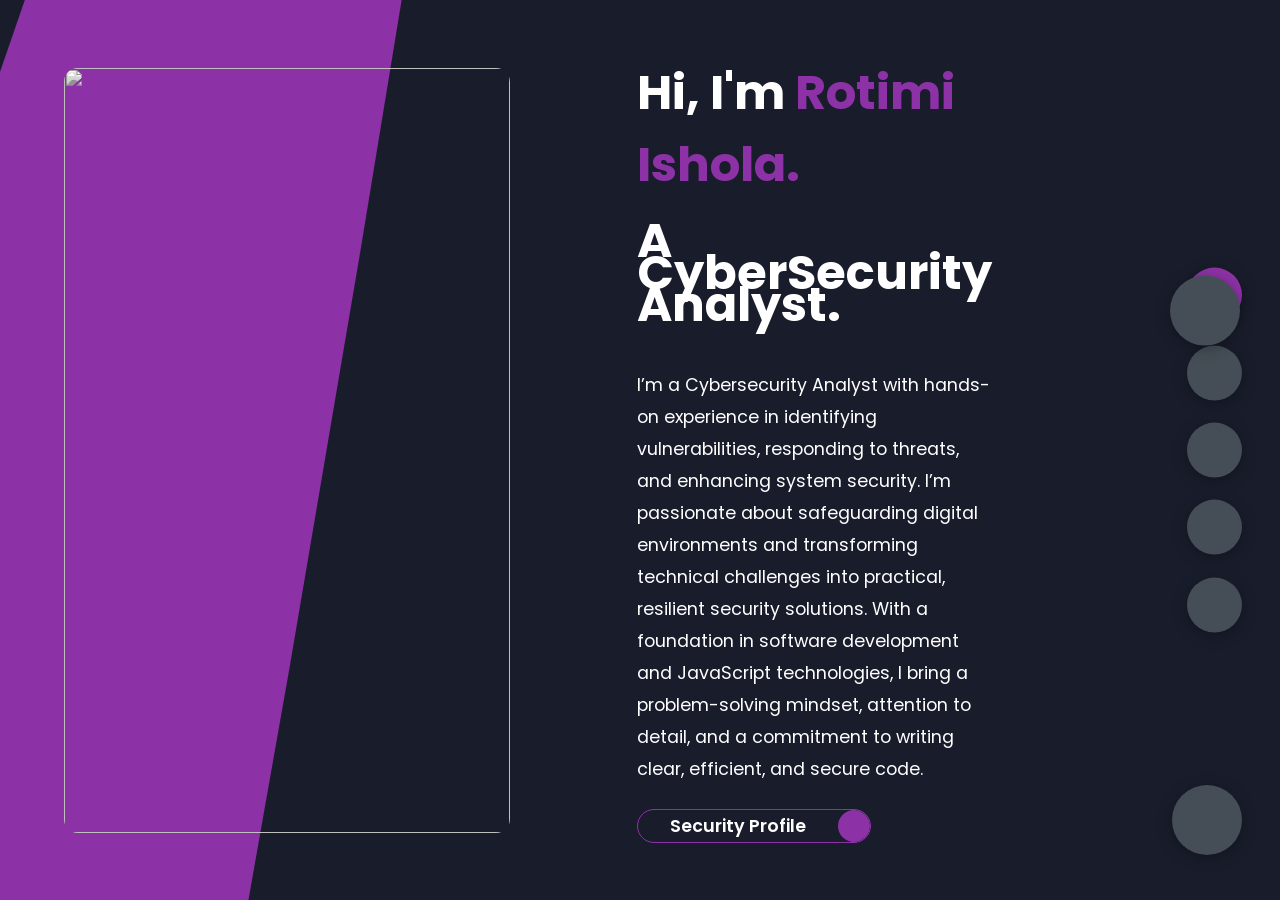
==== commit 9bfd7e2b: "Update index.html" ====
--- a/index.html
+++ b/index.html
@@ -758,23 +758,34 @@
 
     <script src="app.js"></script>
 
-   <!-- Security profile button -->
-    <style>
-      .security-link{
-        display:flex; align-items:center; justify-content:center;
-        position:fixed; right:3%; bottom:5%;
-        width:70px; height:70px; border-radius:50%;
-        background-color:var(--color-grey-4);
-        box-shadow:0 3px 15px rgba(0,0,0,.3);
-        cursor:pointer; text-decoration:none; z-index:10;
-        transition:0.1s ease-in-out;
-      }
-      .security-link i{ font-size:1.4rem; color:var(--color-grey-2); pointer-events:none; }
-      .security-link:hover i{ color:var(--color-secondary); }
-      .security-link:active{ transform:translateY(-4px); }
-  </style>
-  <a class="security-link" href="./security.html" title="Security Profile" aria-label="Security Profile">
-  <i class="fa-solid fa-shield-halved" aria-hidden="true"></i>
-  </a>   
+    <!-- Security profile button -->
+<script>
+(function () {
+  // remove any earlier copies so there are no duplicates
+  document.querySelectorAll('.security-link').forEach(function (e) { e.remove(); });
+
+  // inject styles once
+  if (!document.getElementById('security-link-style')) {
+    var st = document.createElement('style');
+    st.id = 'security-link-style';
+    st.textContent =
+      '.security-link{display:flex;align-items:center;justify-content:center;position:fixed;right:3%;bottom:5%;width:70px;height:70px;border-radius:50%;background-color:var(--color-grey-4);box-shadow:0 3px 15px rgba(0,0,0,.3);cursor:pointer;text-decoration:none;z-index:10;transition:0.1s ease-in-out;}' +
+      '.security-link i{font-size:1.4rem;color:var(--color-grey-2);pointer-events:none;}' +
+      '.security-link:hover i{color:var(--color-secondary);}' +
+      '.security-link:active{transform:translateY(-4px);}';
+    document.head.appendChild(st);
+  }
+
+  // create the button and attach it to the page body (never inside .controls)
+  var a = document.createElement('a');
+  a.className = 'security-link';
+  a.href = './security.html';
+  a.title = 'Security Profile';
+  a.setAttribute('aria-label', 'Security Profile');
+  a.innerHTML = '<i class="fa-solid fa-shield-halved" aria-hidden="true"></i>';
+  document.body.appendChild(a);
+})();
+</script>  
+   
 </body>
 </html>
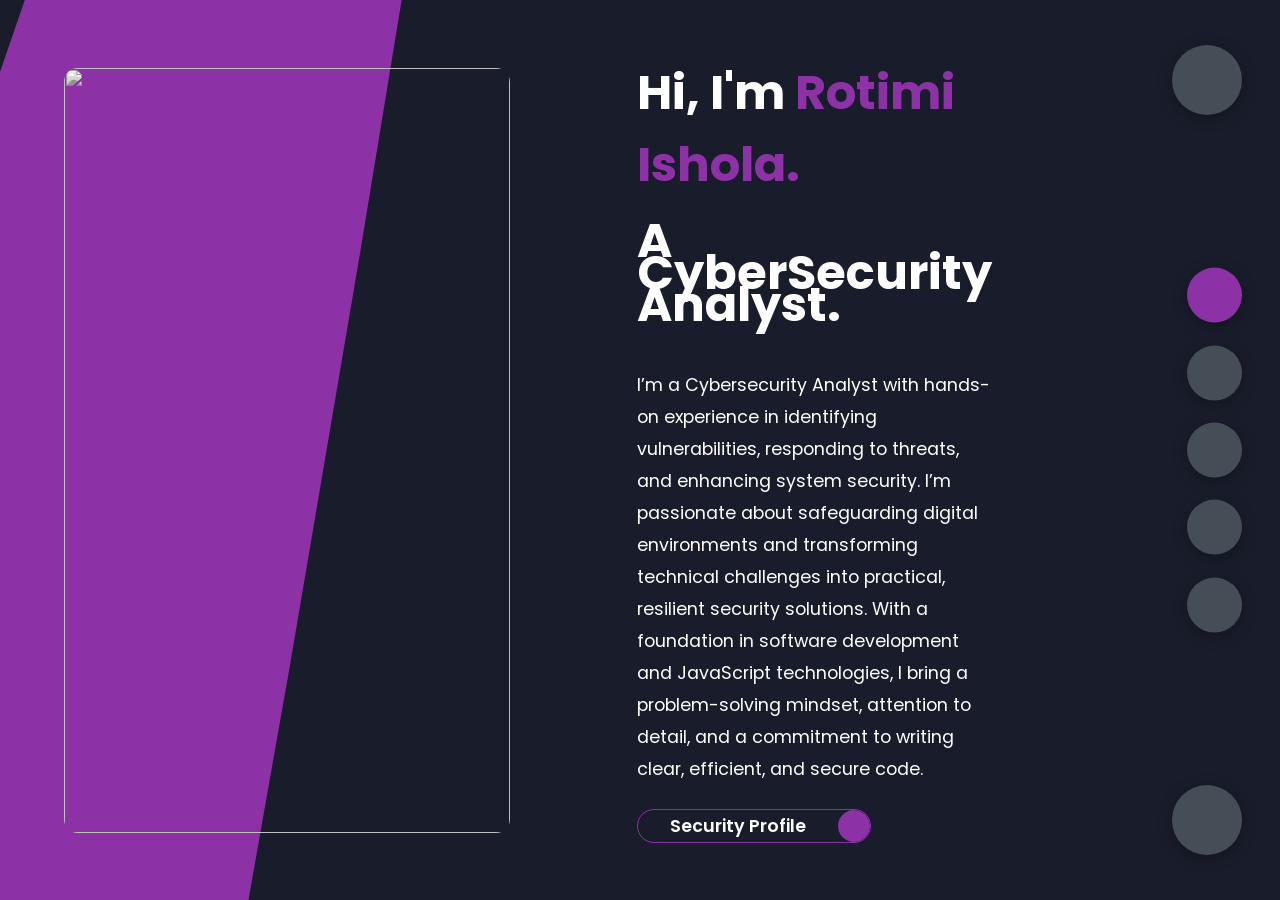
==== commit 6381ce22: "Update index.html" ====
--- a/index.html
+++ b/index.html
@@ -758,13 +758,11 @@
 
     <script src="app.js"></script>
 
-    <!-- Security profile button -->
+    <!-- Security button + toggle position fix -->
 <script>
 (function () {
-  // remove any earlier copies so there are no duplicates
+  // --- security profile button ---
   document.querySelectorAll('.security-link').forEach(function (e) { e.remove(); });
-
-  // inject styles once
   if (!document.getElementById('security-link-style')) {
     var st = document.createElement('style');
     st.id = 'security-link-style';
@@ -775,8 +773,6 @@
       '.security-link:active{transform:translateY(-4px);}';
     document.head.appendChild(st);
   }
-
-  // create the button and attach it to the page body (never inside .controls)
   var a = document.createElement('a');
   a.className = 'security-link';
   a.href = './security.html';
@@ -784,8 +780,14 @@
   a.setAttribute('aria-label', 'Security Profile');
   a.innerHTML = '<i class="fa-solid fa-shield-halved" aria-hidden="true"></i>';
   document.body.appendChild(a);
+
+  // --- move the theme toggle out of .controls so it anchors to the screen, not the column ---
+  var tb = document.querySelector('.theme-btn');
+  if (tb && tb.parentElement !== document.body) {
+    document.body.appendChild(tb); // keeps its click handler; stops the overlap
+  }
 })();
-</script>  
+</script>
    
 </body>
 </html>
